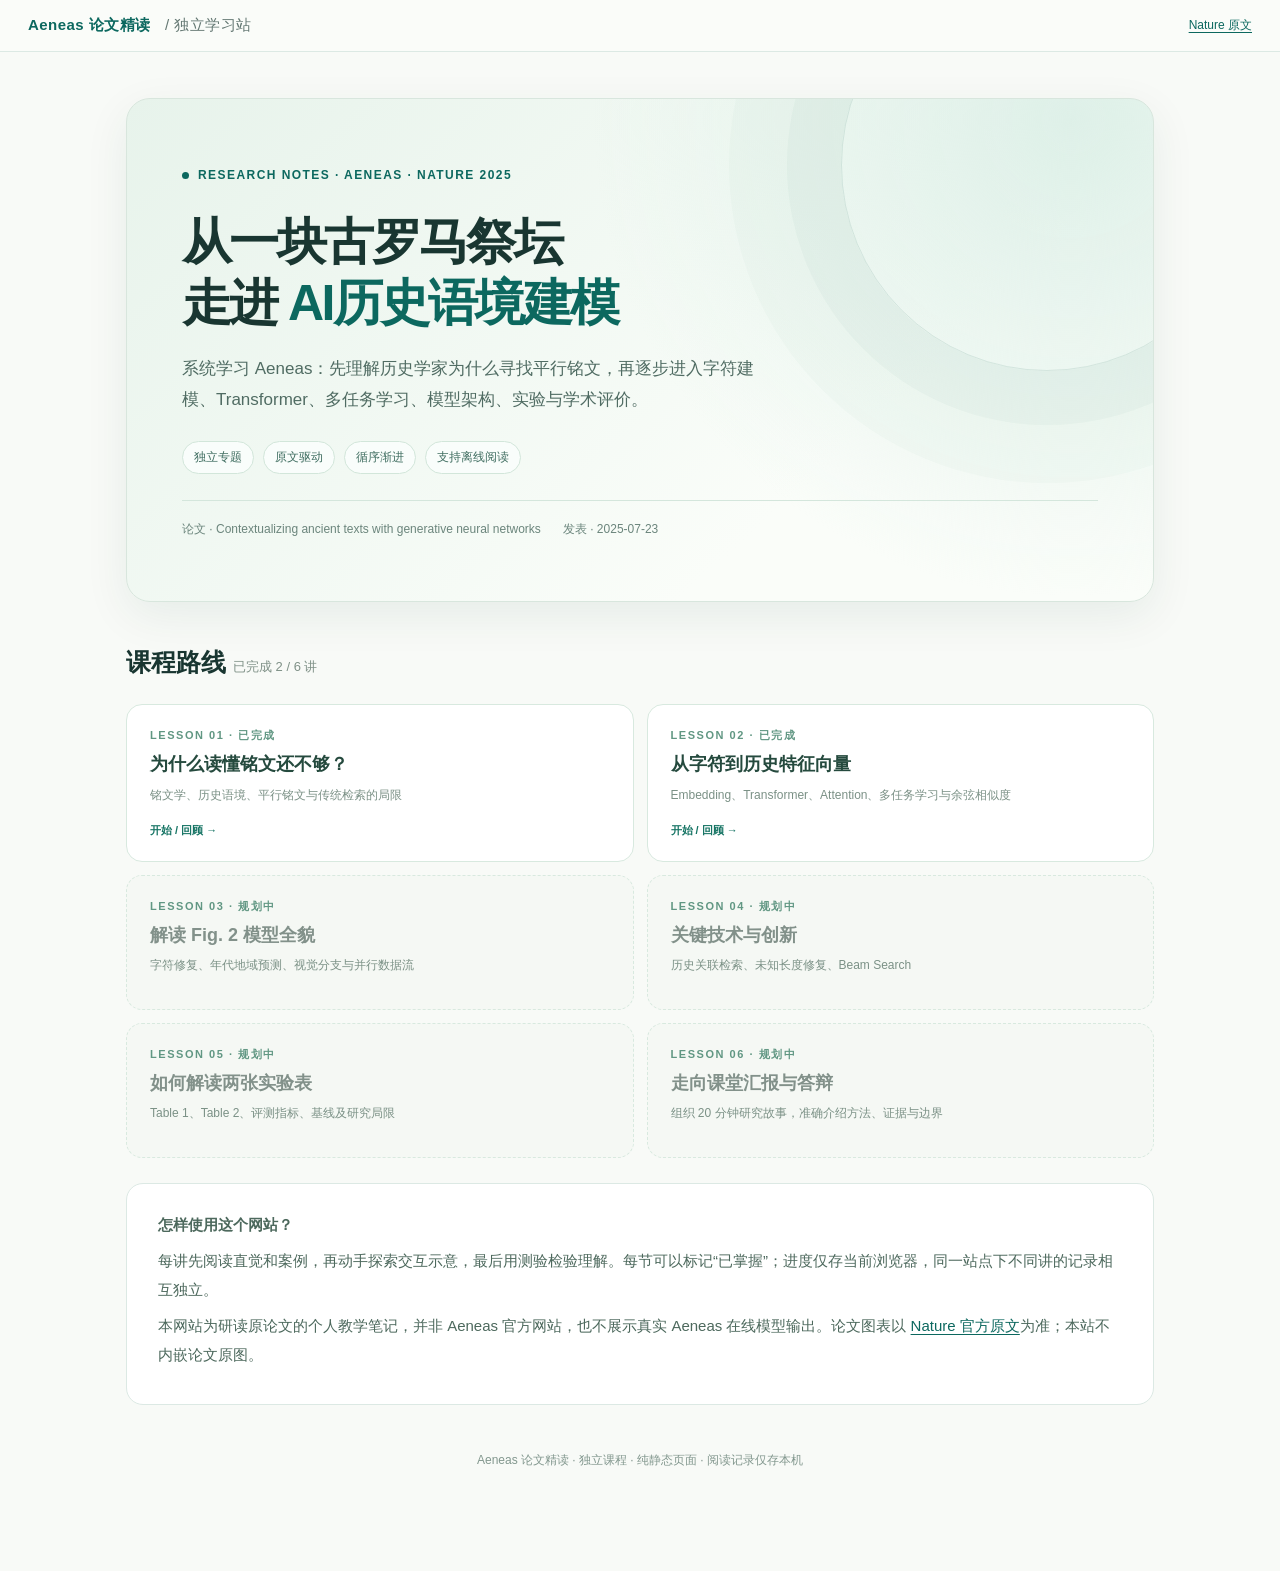
==== index.html @ 2ba2298d "Publish standalone Aeneas paper study site Add the six-lesson roadmap with complete lessons 1-2, int" ====
<!doctype html><html lang="zh-CN"><head><meta charset="utf-8"><meta name="viewport" content="width=device-width,initial-scale=1"><meta name="description" content="Aeneas Nature 2025 论文精读：从历史问题到模型架构、实验与人机协作的独立中文学习路线。"><title>Aeneas 论文精读｜独立学习站</title><style>
:root{--ink:#193631;--muted:#647873;--primary:#0c685f;--primary2:#125c56;--line:#dce9e4;--cream:#f8faf7;--white:#fff;--soft:#eaf4ef;--accent:#bb713d;--gold:#d3ae63;--shadow:0 14px 45px rgba(20,66,55,.075);--radius:19px;scroll-behavior:smooth}
*{box-sizing:border-box}html{scroll-padding-top:85px}body{margin:0;background:var(--cream);color:var(--ink);font-family:-apple-system,BlinkMacSystemFont,"Segoe UI","PingFang SC","Microsoft YaHei",sans-serif;font-size:16px;line-height:1.93}a{color:var(--primary);text-decoration-thickness:1px;text-underline-offset:3px}a:hover{color:#073c37}button{font:inherit;cursor:pointer}button:focus-visible,a:focus-visible,summary:focus-visible{outline:3px solid #db9451;outline-offset:3px}.site-header{position:sticky;top:0;z-index:40;background:rgba(250,252,249,.91);backdrop-filter:blur(16px);border-bottom:1px solid var(--line)}.head-inner{max-width:1370px;margin:auto;padding:11px 28px;display:flex;justify-content:space-between;align-items:center;gap:16px}.brand{font-weight:740;font-size:15px;letter-spacing:.03em;text-decoration:none;color:var(--primary)}.brand span{font-weight:500;color:var(--muted);margin-left:10px}.head-tools{display:flex;align-items:center;gap:12px}.head-tools button{font-size:12px;border:1px solid var(--line);border-radius:10px;padding:5px 11px;background:white;color:var(--ink)}.header-progress{height:3px;background:#e8efeb}.header-progress span{display:block;background:var(--primary);height:100%;width:0%;transition:width .3s}.layout{display:grid;grid-template-columns:225px minmax(0,830px) 190px;gap:38px;max-width:1370px;margin:auto;padding:34px 26px 70px}.sidebar{position:sticky;top:101px;align-self:start;max-height:calc(100vh - 126px);overflow:auto;padding:6px 7px 25px 0}.side-label{font-size:11px;font-weight:750;letter-spacing:.15em;color:#829790;margin:0 0 16px;padding-left:13px}.sidebar a{display:flex;gap:12px;border-left:2px solid transparent;text-decoration:none;color:#5d736c;padding:9px 12px;font-size:13px;line-height:1.65;border-radius:0 9px 9px 0}.sidebar a:hover{color:var(--primary);background:#edf6f0}.sidebar a.active{color:var(--primary);border-left-color:var(--primary);background:#e9f4ef;font-weight:720}.sidebar a span{color:#8da69b;font-variant-numeric:tabular-nums}.side-progress{background:#fff;border:1px solid var(--line);border-radius:14px;padding:16px;margin:20px 0 0 10px;box-shadow:0 5px 20px rgba(16,72,59,.03)}.side-progress .progress-title{display:flex;align-items:center;justify-content:space-between;font-size:12px;color:#617970}.side-progress strong{font-size:18px;color:var(--primary)}.bar{height:7px;background:#e9f0eb;overflow:hidden;border-radius:99px;margin:12px 0}.bar i{display:block;height:100%;width:0;background:linear-gradient(90deg,#2f9b86,#0c655c);border-radius:99px;transition:width .25s}.side-progress p{font-size:11px;color:#82938b;line-height:1.6;margin:0}.rail{position:sticky;top:106px;align-self:start;color:var(--muted);font-size:12px}.rail-card{border:1px solid var(--line);padding:17px;background:#fff;border-radius:14px;margin-bottom:15px}.rail .minor{font-size:11px;color:#889b95;margin-bottom:10px;font-weight:750;letter-spacing:.1em}.rail b{color:var(--ink);display:block;font-size:14px;margin-bottom:6px}.rail p{margin:5px 0;line-height:1.75}.rail .source-link{display:block;padding:5px 0;font-size:12px}.rail em{font-style:normal;color:var(--primary);font-weight:650}.content{min-width:0}.hero{background:linear-gradient(126deg,#e7f3ed 0%,#f9fcf9 49%,#f3f3e9 100%);border:1px solid #d8e6dd;position:relative;overflow:hidden;border-radius:24px;padding:45px 48px 44px;margin-bottom:36px;box-shadow:var(--shadow)}.hero:after{content:"";position:absolute;right:-100px;top:-140px;width:410px;height:410px;border-radius:50%;border:1px solid rgba(38,112,92,.13);box-shadow:0 0 0 54px rgba(38,112,92,.035),0 0 0 112px rgba(38,112,92,.022);pointer-events:none}.eyebrow{display:inline-flex;align-items:center;gap:9px;font-size:12px;font-weight:760;letter-spacing:.12em;color:var(--primary)}.eyebrow:before{content:"";height:7px;width:7px;border-radius:50%;background:var(--primary)}.hero h1{font-size:clamp(32px,4vw,50px);letter-spacing:-.052em;line-height:1.23;margin:22px 0 18px;position:relative;z-index:1}.hero h1 span{color:var(--primary)}.hero .lead{font-size:17px;color:#506c63;line-height:1.85;max-width:600px;margin:0 0 25px;position:relative;z-index:1}.tags{display:flex;gap:9px;flex-wrap:wrap;position:relative;z-index:1}.tags span{font-size:12px;padding:4px 11px;border:1px solid #d2e6da;background:#f9fdfb;border-radius:999px;color:#406e61}.hero-note{position:relative;z-index:1;border-top:1px solid #d4e6dc;padding-top:17px;margin-top:26px;color:#6b857c;font-size:12px;display:flex;flex-wrap:wrap;gap:8px 22px}.chapter{background:var(--white);border:1px solid var(--line);border-radius:var(--radius);padding:34px 39px 26px;margin:0 0 25px;box-shadow:0 4px 22px rgba(8,67,52,.028)}.chapter-number{font-size:11px;font-weight:770;letter-spacing:.13em;color:var(--primary);text-transform:uppercase;margin-bottom:8px}.chapter h2{font-size:clamp(23px,3.3vw,29px);line-height:1.42;letter-spacing:-.028em;margin:0 0 22px}.chapter h3{font-size:18px;line-height:1.5;margin:25px 0 9px}.chapter p{margin:12px 0;color:#334d46}.chapter strong{color:#1e4b40}.chapter ul{padding-left:21px;color:#334d46}.chapter li{padding-left:3px;margin:6px 0}.quote{border-left:3px solid #398b7b;padding:15px 19px;margin:22px 0;background:#eff7f2;color:#2a5549;border-radius:0 11px 11px 0;font-weight:600}.figure{margin:22px 0 15px}.figure img{display:block;width:100%;height:auto;border:1px solid var(--line);border-radius:12px;background:white}.figure.figure-small{max-width:550px}.figure figcaption{font-size:12px;color:#87958f;line-height:1.75;margin-top:9px}.figure a{font-weight:650}.note{padding:16px 19px;border-radius:12px;background:#f6f8f3;border:1px solid #e0e8dc;margin:20px 0;font-size:14px;line-height:1.8;color:#496154}.note .note-title{font-weight:770;color:#4c765c;margin-bottom:3px}.columns{display:grid;grid-template-columns:1fr 1fr;gap:14px;margin:19px 0}.panel{background:#f8fbf9;border:1px solid #e1ebe5;border-radius:12px;padding:18px}.panel b{font-size:14px}.panel p{font-size:13px;margin-bottom:0}.panel.keyword{background:#fffaf6;border-color:#f0e5d6}.panel.semantic{background:#f1f8f4;border-color:#d8e8df}.demo-options{display:flex;gap:8px;flex-wrap:wrap;margin:16px 0 8px}.demo-options button{border:1px solid #d6e8dd;border-radius:10px;background:#fff;padding:8px 14px;color:#4f6f60;font-size:13px}.demo-options button[aria-pressed="true"]{background:#10695d;color:white;border-color:#10695d}.demo-display{background:#f8fbf8;border:1px solid var(--line);border-radius:12px;padding:18px;margin:10px 0 15px;min-height:130px}.demo-display .demo-caption{font-weight:750;color:var(--primary);font-size:12px}.demo-display h4{margin:4px 0 6px;font-size:16px}.demo-display p{font-size:14px;margin:0}.little{font-size:12px!important;color:#7a9185!important}.mini-table{width:100%;border-collapse:collapse;margin:19px 0;font-size:14px}.mini-table th,.mini-table td{border-bottom:1px solid #e1ebe6;padding:13px 12px;text-align:left;vertical-align:top}.mini-table th{background:#f2f8f4;color:#285d50;font-size:12px}.mini-table td:first-child{font-weight:650;color:#1e4d43}.stages{display:grid;gap:0;max-width:605px;margin:22px auto 10px}.stage{border:1px solid #d6e7dc;border-radius:13px;padding:15px 17px;background:#fbfdfb;text-align:center;position:relative}.stage b{display:block;font-size:15px;color:#275b4f}.stage small{display:block;color:#71897f;margin-top:4px;font-size:12px}.stage.important{background:#ecf6f0;border-color:#a7d1bd}.stage.finish{background:#eff8f7;border-color:#90c8bc}.down{height:31px;text-align:center;color:#6caa99;line-height:31px;font-size:22px}.formula{padding:22px;border-radius:12px;text-align:center;border:1px solid #dde6e0;background:#f8faf7;font-family:Georgia,"Times New Roman",serif;font-size:21px;letter-spacing:.025em;margin:18px 0}.formula .t{color:var(--primary);font-weight:700}.formula-explain{font-size:13px!important;color:#768780!important}.vectors{display:flex;gap:12px;flex-wrap:wrap;align-items:center;justify-content:center;background:#f5f9f6;border:1px dashed #bddbcc;border-radius:12px;margin:20px 0;padding:18px}.vectors span{background:#fff;border:1px solid #d6e8dc;border-radius:9px;padding:9px 12px;font-family:ui-monospace,Consolas,monospace;font-size:16px;color:#26715e}.vectors .arrow{border:none;background:transparent;color:#6c9a85}.case-head{background:#f2f8f2;border:1px solid #dfeadf;border-radius:13px;padding:20px;margin:16px 0 20px}.case-head strong{font-size:15px}.case-head p{font-size:13px;margin:7px 0 0;color:#567065}.tag-row{display:flex;gap:8px;flex-wrap:wrap;margin-top:11px}.tag-row span{font-size:11px;background:#fff;border:1px solid #dbe9de;padding:3px 8px;border-radius:7px;color:#638273}.takeaways{display:grid;gap:13px;margin:22px 0}.takeaway{padding:13px 16px 13px 47px;position:relative;background:#f6faf7;border-radius:12px;border:1px solid #e0ebe2;font-size:14px;line-height:1.75}.takeaway::before{content:"✓";position:absolute;left:17px;top:13px;color:var(--primary);font-weight:800}.checks{border-top:1px solid var(--line);display:flex;justify-content:space-between;align-items:center;gap:12px;padding-top:18px;margin-top:30px;color:#85988d;font-size:12px;flex-wrap:wrap}.complete-btn{border:1px solid #afcfc1;border-radius:9px;background:white;color:var(--primary);padding:8px 15px;font-weight:690;font-size:12px}.complete-btn[data-done="true"]{background:#e6f3ea;border-color:#9ecbad}.quiz-card{border:1px solid #deebe2;border-radius:13px;margin:15px 0;background:#fbfdfb;padding:19px}.quiz-card .quiz-title{font-size:15px;font-weight:690;line-height:1.7}.quiz-card .quiz-index{font-size:11px;color:#569081;font-weight:780;letter-spacing:.09em;margin-bottom:7px}.quiz-card label{display:flex;align-items:flex-start;gap:9px;margin:11px 0;color:#496257;font-size:14px;cursor:pointer;border-radius:8px}.quiz-card input{margin-top:7px;accent-color:var(--primary)}.quiz-card .feedback{display:none;font-size:13px;line-height:1.8;border-radius:9px;padding:10px 12px;margin-top:9px;background:#f2f8f3;color:#406456}.quiz-card .feedback.visible{display:block}.quiz-actions{display:flex;justify-content:space-between;gap:12px;align-items:center;flex-wrap:wrap;margin-top:19px}.primary-btn{background:var(--primary);border:1px solid var(--primary);color:#fff;border-radius:10px;padding:10px 18px;font-weight:700;font-size:13px}.primary-btn:hover{background:#084f47}.quiz-score{font-size:14px;font-weight:730;color:var(--primary)}.source-list{font-size:13px;color:#5b7269;padding-left:22px}.source-list li{margin:10px 0}.continuation{border-radius:18px;padding:26px 30px;color:#e8f7f2;background:linear-gradient(120deg,#0f635a,#20483f);margin-bottom:25px}.continuation .overline{font-size:11px;letter-spacing:.15em;color:#a5d7c6;font-weight:750}.continuation h2{font-size:24px;margin:6px 0 8px}.continuation p{font-size:14px;color:#c4e1d6;max-width:620px;line-height:1.8;margin:0}.glossary{display:grid;grid-template-columns:1fr 1fr;gap:10px;margin-top:17px}.glossary details{border:1px solid #dfebe4;border-radius:10px;background:#fafdfa;padding:13px 14px}.glossary summary{cursor:pointer;font-weight:700;font-size:14px;color:#335d4e}.glossary details p{font-size:13px;line-height:1.75;margin:8px 0 0}.footer{font-size:12px;color:#82978e;text-align:center;padding:14px 0 28px}.footer button{border:0;background:transparent;color:#738b7f;text-decoration:underline;text-underline-offset:3px;font-size:12px;padding:2px}.only-mobile{display:none}
@media(max-width:1170px){.layout{grid-template-columns:205px minmax(0,790px);gap:24px}.rail{display:none}.chapter{padding:30px 33px}.hero{padding:40px}}
@media(max-width:790px){html{scroll-padding-top:90px}.head-inner{padding:11px 15px}.brand span{display:none}.layout{display:block;padding:16px 13px 44px}.sidebar{position:static;max-height:none;border:1px solid var(--line);border-radius:14px;padding:11px 10px;margin-bottom:14px;background:white}.side-label{margin:0 0 5px}.sidebar nav{display:flex;overflow:auto;gap:3px}.sidebar a{white-space:nowrap;border-left:0;border-bottom:2px solid transparent;border-radius:8px;padding:7px 11px;font-size:12px}.sidebar a.active{border-bottom-color:var(--primary)}.side-progress{display:none}.hero{padding:29px 24px;border-radius:16px;margin-bottom:15px}.hero h1{font-size:34px}.hero .lead{font-size:15px}.chapter{border-radius:14px;padding:24px 21px 20px;margin-bottom:14px}.chapter h2{font-size:24px}.columns,.glossary{grid-template-columns:1fr}.mini-table{font-size:12px}.mini-table th,.mini-table td{padding:10px 8px}.continuation{padding:22px}.only-mobile{display:inline}}
@media print{.site-header,.sidebar,.rail,.checks,.quiz-actions,.footer button{display:none!important}.layout{display:block;width:100%;max-width:100%;padding:0}.content{width:100%}.hero,.chapter,.continuation{box-shadow:none;break-inside:avoid}.chapter{border-color:#d2ddd6}.hero{padding:30px}.quiz-card{break-inside:avoid}a{color:#174a3f}}

/* dedicated course navigation */
.course-back{display:flex;align-items:center;gap:9px;color:var(--primary);font-size:12px;font-weight:750;text-decoration:none;margin:2px 6px 18px 12px}
.lesson-nav{display:flex;align-items:stretch;justify-content:space-between;gap:14px;margin:8px 0 25px}
.lesson-nav a{display:block;flex:1;border-radius:13px;background:#fff;border:1px solid var(--line);padding:11px 16px;text-decoration:none;font-size:13px;font-weight:700;line-height:1.65}
.lesson-nav a:hover{border-color:#84c1ad;background:#f1f8f4}
.course-header-nav{display:flex;align-items:center;gap:12px;font-size:12px;margin-left:auto}
.course-header-nav a{color:#55756a;text-decoration:none;white-space:nowrap}
.card-grid{display:grid;grid-template-columns:1fr 1fr;gap:13px;margin:18px 0}
.concept{border:1px solid #dfe9e1;background:#f8fbf9;padding:17px 18px;border-radius:13px}
.concept b{color:#174e43;font-size:14px}
.concept p{font-size:13px;margin:7px 0}
.concept code,.chapter code{font-family:ui-monospace,Consolas,monospace;font-size:.92em;background:#eef5f0;padding:2px 5px;border-radius:5px;color:#176356}
.mathpad{overflow-x:auto;background:#f7faf8;border:1px solid #e1ebe6;border-radius:12px;margin:20px 0;padding:16px;text-align:center;font-family:Georgia,'Times New Roman',serif;font-size:20px;line-height:1.6;color:#174b42}
.micro{font-size:12px!important;color:#6e857d!important}
.demo-box{border:1px solid #d8e7df;border-radius:15px;background:linear-gradient(150deg,#fbfdfa,#f2f8f2);padding:22px;margin:20px 0}
.demo-box h3{margin:0 0 6px}
.token-line{display:flex;flex-wrap:wrap;gap:5px;margin:13px 0}
.token-line span{display:inline-flex;align-items:center;justify-content:center;min-width:37px;min-height:42px;border:1px solid #cadfd4;border-radius:8px;background:#fff;font-family:Consolas,ui-monospace,monospace;font-size:18px;color:#245949;position:relative}
.token-line span.selected{background:#0f7162;color:#fff;border-color:#0f7162}
.token-line span.blank{background:#fdeed9;color:#945d33;border-color:#e9d0b0}
.token-line span.context{background:#ddf1e8;border-color:#aed7c2}
.button-row{display:flex;flex-wrap:wrap;gap:9px;margin:14px 0}
.demo-button{background:#fff;border:1px solid #c9e0d3;border-radius:10px;color:#246151;font-size:13px;padding:8px 12px}
.demo-button.active,.demo-button[aria-pressed="true"]{color:#fff;background:#0d6e60;border-color:#0d6e60}
.demo-explainer{background:#fff;border-left:3px solid #57a38a;padding:11px 14px;border-radius:0 9px 9px 0;color:#47675a;font-size:13px;line-height:1.75}
.align-rows{display:grid;grid-template-columns:1fr 1fr;gap:10px;margin:12px 0}
.grid-entry{background:#fff;border:1px solid #dfebe3;padding:12px;border-radius:10px;font-size:13px}
.grid-entry strong{display:block;font-size:14px}
.demo-box svg{width:100%;height:auto;max-height:305px;display:block}
.slider-row{display:flex;gap:12px;align-items:center;flex-wrap:wrap;margin:13px 0}
.slider-row input{flex:1;min-width:150px;accent-color:#0c685f}
.big-number{font-size:21px;font-weight:780;color:#146d60;font-variant-numeric:tabular-nums}
.quiz-card{border:1px solid #d9e9de;border-radius:12px;padding:16px;margin:15px 0;background:#f9fcf9}
.quiz-card legend{font-weight:740;color:#284d43;margin-bottom:8px;line-height:1.6}
.quiz-card label{display:block;padding:9px 11px;background:#fff;border:1px solid #e0eae4;border-radius:9px;margin:7px 0;font-size:14px;cursor:pointer;line-height:1.65}
.quiz-card label:has(input:checked){background:#edf7f1;border-color:#64af94}
.quiz-card input{margin-right:8px;accent-color:#1a776b}
.quiz-card .feedback{font-size:13px;line-height:1.75;margin-top:11px;color:#466656}
.mark-button{border:1px solid #d8e5dd;border-radius:9px;background:#fff;color:#557569;padding:8px 12px;font-size:12px;margin-top:16px}
.mark-button[aria-pressed="true"]{background:#176c5e;color:#fff;border-color:#176c5e}
.figure-link{border:1px solid #e1e8dd;border-radius:11px;padding:14px 16px;background:#f9faf5;font-size:13px}
.figure-link a{font-weight:740}
.course-links{display:flex;gap:11px;flex-wrap:wrap;margin:15px 0;font-size:13px}
.course-links a{border:1px solid #d4e5d9;padding:8px 12px;border-radius:9px;text-decoration:none;background:#fff}
.standalone-home .layout{display:block;max-width:1080px;padding-top:46px}
.standalone-home .content{max-width:1040px}
.standalone-home .hero{padding:60px 55px;background:radial-gradient(circle at 92% 4%,#def0e8,transparent 45%),linear-gradient(138deg,#e7f3eb,#fafdf9 70%)}
.standalone-home .home-list{display:grid;gap:13px;grid-template-columns:repeat(2,minmax(0,1fr))}
.standalone-home .unit{display:block;padding:20px 23px;border:1px solid #d8e9df;border-radius:16px;background:white;text-decoration:none;color:#254a3e;min-height:135px}
.standalone-home .unit.open:hover{transform:translateY(-2px);box-shadow:var(--shadow);border-color:#91c3ae}
.standalone-home .unit.planned{background:#f5f8f4;color:#82918a;border-style:dashed}
.standalone-home .unit .unit-no{font-size:11px;color:#619783;font-weight:800;letter-spacing:.14em;margin-bottom:6px}
.standalone-home .unit h3{font-size:18px;line-height:1.4;margin:0 0 7px}
.standalone-home .unit p{margin:0;font-size:12px;line-height:1.75;color:#7b9186}
.standalone-home .unit .unit-badge{font-size:11px;color:#167464;font-weight:700;margin-top:14px}
.home-intro{background:#fff;border:1px solid var(--line);border-radius:17px;padding:27px 31px;margin-top:25px;font-size:15px;color:#4d695d;line-height:1.9}
@media(max-width:760px){.card-grid,.align-rows,.standalone-home .home-list{grid-template-columns:1fr}.demo-box{padding:15px}.course-header-nav{display:none}.lesson-nav{flex-direction:column}.standalone-home .hero{padding:39px 28px}.home-intro{padding:20px}.standalone-home .layout{padding:20px 16px 50px}}

.home-mobile-break{display:none}
@media(max-width:760px){.home-mobile-break{display:inline}.standalone-home .hero h1{font-size:32px}}
</style><link rel="icon" href="data:image/svg+xml,%3Csvg%20xmlns='http://www.w3.org/2000/svg'%20viewBox='0%200%2064%2064'%3E%3Crect%20width='64'%20height='64'%20rx='14'%20fill='%230c685f'/%3E%3Ctext%20x='32'%20y='45'%20font-family='Georgia,serif'%20font-size='38'%20text-anchor='middle'%20fill='%23fff'%3EA%3C/text%3E%3C/svg%3E"></head><body class="standalone-home"><header class="site-header"><div class="head-inner"><a href="index.html" class="brand">Aeneas 论文精读 <span>/ 独立学习站</span></a><div class="head-tools"><a href="https://www.nature.com/articles/s41586-025-09292-5" target="_blank" rel="noopener noreferrer" style="font-size:12px">Nature 原文</a></div></div></header><div class="layout"><main class="content"><section class="hero"><div class="eyebrow">RESEARCH NOTES · AENEAS · NATURE 2025</div><h1>从一块古罗马祭坛<br>走进 <span>AI<br class="home-mobile-break">历史语境建模</span></h1><p class="lead">系统学习 Aeneas：先理解历史学家为什么寻找平行铭文，再逐步进入字符建模、Transformer、多任务学习、模型架构、实验与学术评价。</p><div class="tags"><span>独立专题</span><span>原文驱动</span><span>循序渐进</span><span>支持离线阅读</span></div><div class="hero-note"><span>论文 · Contextualizing ancient texts with generative neural networks</span><span>发表 · 2025-07-23</span></div></section><h2 style="font-size:25px;margin:35px 0 18px">课程路线 <span style="font-size:13px;font-weight:400;color:#7f9187">已完成 2 / 6 讲</span></h2><div class="home-list"><a class="unit open" href="lessons/01.html"><div class="unit-no">LESSON 01 · 已完成</div><h3>为什么读懂铭文还不够？</h3><p>铭文学、历史语境、平行铭文与传统检索的局限</p><div class="unit-badge">开始 / 回顾 →</div></a><a class="unit open" href="lessons/02.html"><div class="unit-no">LESSON 02 · 已完成</div><h3>从字符到历史特征向量</h3><p>Embedding、Transformer、Attention、多任务学习与余弦相似度</p><div class="unit-badge">开始 / 回顾 →</div></a><div class="unit planned"><div class="unit-no">LESSON 03 · 规划中</div><h3>解读 Fig. 2 模型全貌</h3><p>字符修复、年代地域预测、视觉分支与并行数据流</p></div><div class="unit planned"><div class="unit-no">LESSON 04 · 规划中</div><h3>关键技术与创新</h3><p>历史关联检索、未知长度修复、Beam Search</p></div><div class="unit planned"><div class="unit-no">LESSON 05 · 规划中</div><h3>如何解读两张实验表</h3><p>Table 1、Table 2、评测指标、基线及研究局限</p></div><div class="unit planned"><div class="unit-no">LESSON 06 · 规划中</div><h3>走向课堂汇报与答辩</h3><p>组织 20 分钟研究故事，准确介绍方法、证据与边界</p></div></div><div class="home-intro"><strong>怎样使用这个网站？</strong><p style="margin:8px 0">每讲先阅读直觉和案例，再动手探索交互示意，最后用测验检验理解。每节可以标记“已掌握”；进度仅存当前浏览器，同一站点下不同讲的记录相互独立。</p><p style="margin:8px 0">本网站为研读原论文的个人教学笔记，并非 Aeneas 官方网站，也不展示真实 Aeneas 在线模型输出。论文图表以 <a href="https://www.nature.com/articles/s41586-025-09292-5" target="_blank" rel="noopener noreferrer">Nature 官方原文</a>为准；本站不内嵌论文原图。</p></div><footer class="footer" style="margin-top:30px">Aeneas 论文精读 · 独立课程 · 纯静态页面 · 阅读记录仅存本机</footer></main></div></body></html>
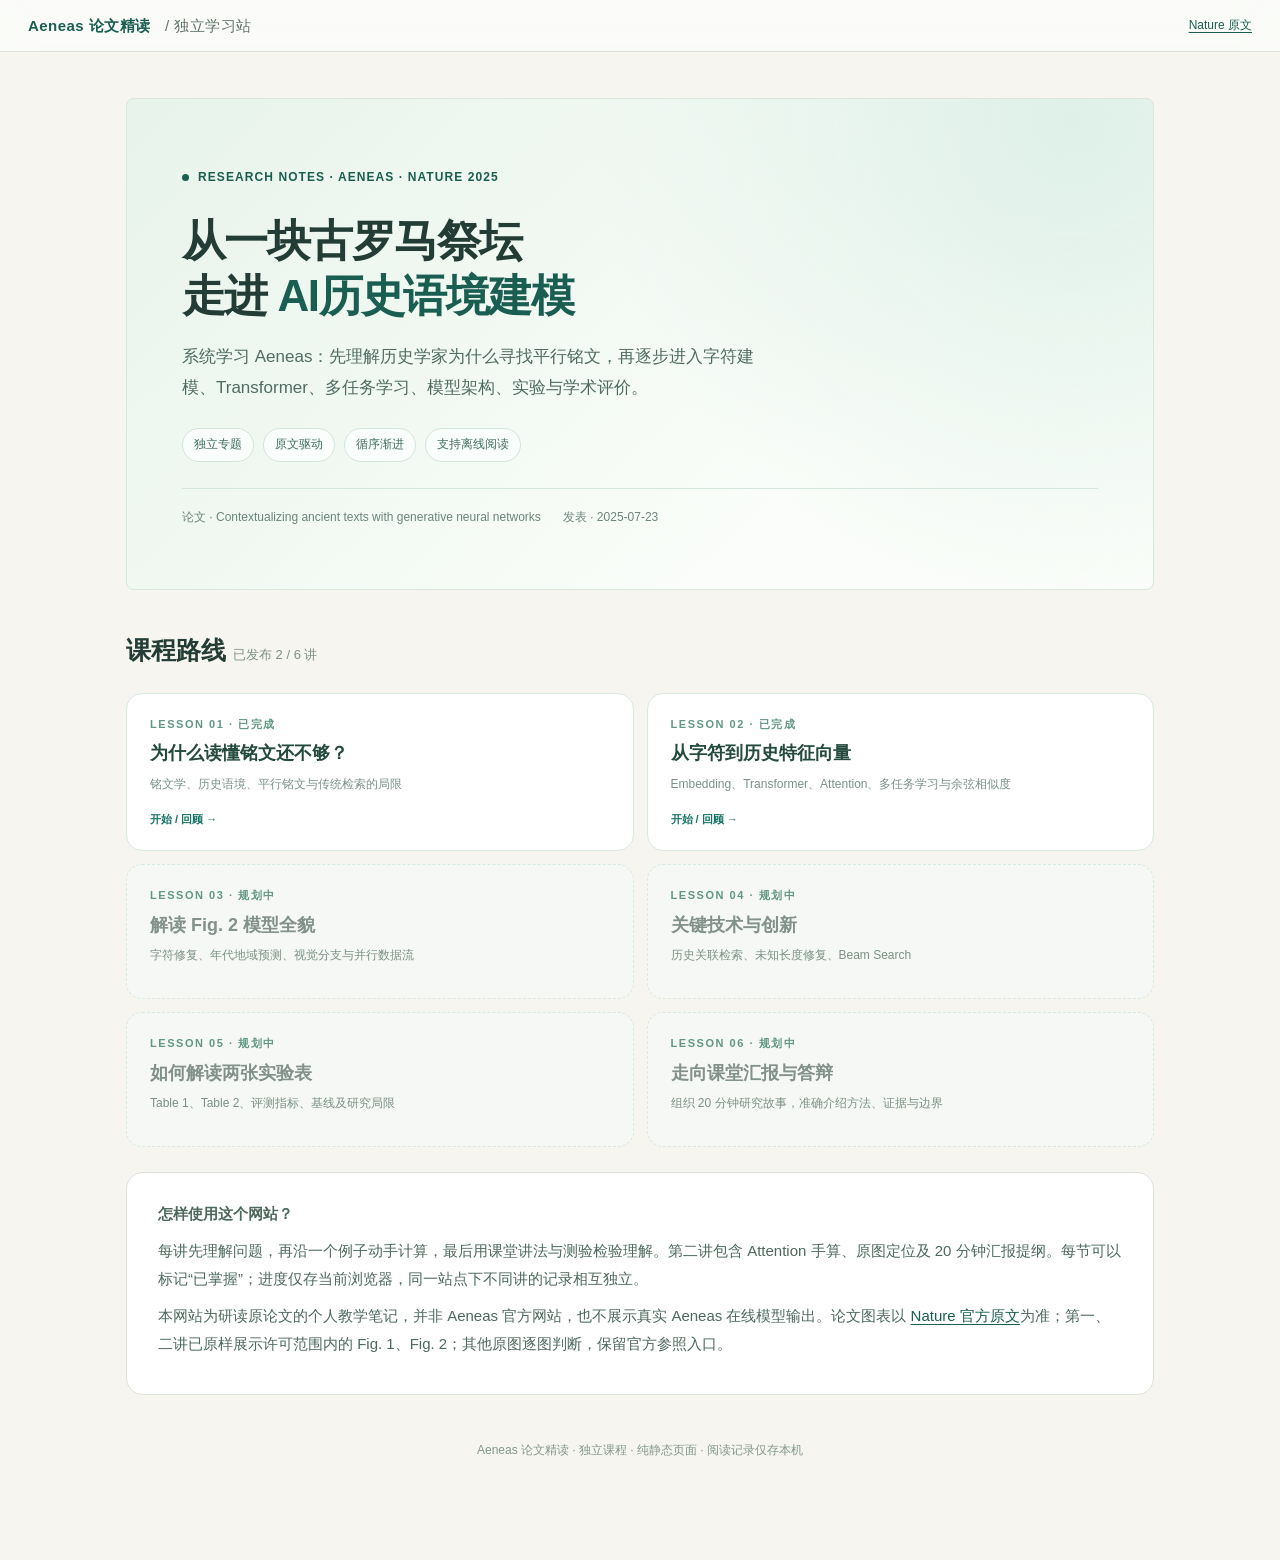
==== commit 4380e908: "Upgrade Aeneas lessons with worked attention, paper figures and report guidance" ====
--- a/index.html
+++ b/index.html
@@ -65,4 +65,4 @@
 
 .home-mobile-break{display:none}
 @media(max-width:760px){.home-mobile-break{display:inline}.standalone-home .hero h1{font-size:32px}}
-</style><link rel="icon" href="data:image/svg+xml,%3Csvg%20xmlns='http://www.w3.org/2000/svg'%20viewBox='0%200%2064%2064'%3E%3Crect%20width='64'%20height='64'%20rx='14'%20fill='%230c685f'/%3E%3Ctext%20x='32'%20y='45'%20font-family='Georgia,serif'%20font-size='38'%20text-anchor='middle'%20fill='%23fff'%3EA%3C/text%3E%3C/svg%3E"></head><body class="standalone-home"><header class="site-header"><div class="head-inner"><a href="index.html" class="brand">Aeneas 论文精读 <span>/ 独立学习站</span></a><div class="head-tools"><a href="https://www.nature.com/articles/s41586-025-09292-5" target="_blank" rel="noopener noreferrer" style="font-size:12px">Nature 原文</a></div></div></header><div class="layout"><main class="content"><section class="hero"><div class="eyebrow">RESEARCH NOTES · AENEAS · NATURE 2025</div><h1>从一块古罗马祭坛<br>走进 <span>AI<br class="home-mobile-break">历史语境建模</span></h1><p class="lead">系统学习 Aeneas：先理解历史学家为什么寻找平行铭文，再逐步进入字符建模、Transformer、多任务学习、模型架构、实验与学术评价。</p><div class="tags"><span>独立专题</span><span>原文驱动</span><span>循序渐进</span><span>支持离线阅读</span></div><div class="hero-note"><span>论文 · Contextualizing ancient texts with generative neural networks</span><span>发表 · 2025-07-23</span></div></section><h2 style="font-size:25px;margin:35px 0 18px">课程路线 <span style="font-size:13px;font-weight:400;color:#7f9187">已完成 2 / 6 讲</span></h2><div class="home-list"><a class="unit open" href="lessons/01.html"><div class="unit-no">LESSON 01 · 已完成</div><h3>为什么读懂铭文还不够？</h3><p>铭文学、历史语境、平行铭文与传统检索的局限</p><div class="unit-badge">开始 / 回顾 →</div></a><a class="unit open" href="lessons/02.html"><div class="unit-no">LESSON 02 · 已完成</div><h3>从字符到历史特征向量</h3><p>Embedding、Transformer、Attention、多任务学习与余弦相似度</p><div class="unit-badge">开始 / 回顾 →</div></a><div class="unit planned"><div class="unit-no">LESSON 03 · 规划中</div><h3>解读 Fig. 2 模型全貌</h3><p>字符修复、年代地域预测、视觉分支与并行数据流</p></div><div class="unit planned"><div class="unit-no">LESSON 04 · 规划中</div><h3>关键技术与创新</h3><p>历史关联检索、未知长度修复、Beam Search</p></div><div class="unit planned"><div class="unit-no">LESSON 05 · 规划中</div><h3>如何解读两张实验表</h3><p>Table 1、Table 2、评测指标、基线及研究局限</p></div><div class="unit planned"><div class="unit-no">LESSON 06 · 规划中</div><h3>走向课堂汇报与答辩</h3><p>组织 20 分钟研究故事，准确介绍方法、证据与边界</p></div></div><div class="home-intro"><strong>怎样使用这个网站？</strong><p style="margin:8px 0">每讲先阅读直觉和案例，再动手探索交互示意，最后用测验检验理解。每节可以标记“已掌握”；进度仅存当前浏览器，同一站点下不同讲的记录相互独立。</p><p style="margin:8px 0">本网站为研读原论文的个人教学笔记，并非 Aeneas 官方网站，也不展示真实 Aeneas 在线模型输出。论文图表以 <a href="https://www.nature.com/articles/s41586-025-09292-5" target="_blank" rel="noopener noreferrer">Nature 官方原文</a>为准；本站不内嵌论文原图。</p></div><footer class="footer" style="margin-top:30px">Aeneas 论文精读 · 独立课程 · 纯静态页面 · 阅读记录仅存本机</footer></main></div></body></html>+</style><link rel="icon" href="data:image/svg+xml,%3Csvg%20xmlns='http://www.w3.org/2000/svg'%20viewBox='0%200%2064%2064'%3E%3Crect%20width='64'%20height='64'%20rx='14'%20fill='%230c685f'/%3E%3Ctext%20x='32'%20y='45'%20font-family='Georgia,serif'%20font-size='38'%20text-anchor='middle'%20fill='%23fff'%3EA%3C/text%3E%3C/svg%3E"><link rel="stylesheet" href="assets/course.css?v=20261025"></head><body class="standalone-home"><header class="site-header"><div class="head-inner"><a href="index.html" class="brand">Aeneas 论文精读 <span>/ 独立学习站</span></a><div class="head-tools"><a href="https://www.nature.com/articles/s41586-025-09292-5" target="_blank" rel="noopener noreferrer" style="font-size:12px">Nature 原文</a></div></div></header><div class="layout"><main class="content"><section class="hero"><div class="eyebrow">RESEARCH NOTES · AENEAS · NATURE 2025</div><h1>从一块古罗马祭坛<br>走进 <span>AI<br class="home-mobile-break">历史语境建模</span></h1><p class="lead">系统学习 Aeneas：先理解历史学家为什么寻找平行铭文，再逐步进入字符建模、Transformer、多任务学习、模型架构、实验与学术评价。</p><div class="tags"><span>独立专题</span><span>原文驱动</span><span>循序渐进</span><span>支持离线阅读</span></div><div class="hero-note"><span>论文 · Contextualizing ancient texts with generative neural networks</span><span>发表 · 2025-07-23</span></div></section><h2 style="font-size:25px;margin:35px 0 18px">课程路线 <span style="font-size:13px;font-weight:400;color:#7f9187">已发布 2 / 6 讲</span></h2><div class="home-list"><a class="unit open" href="lessons/01.html"><div class="unit-no">LESSON 01 · 已完成</div><h3>为什么读懂铭文还不够？</h3><p>铭文学、历史语境、平行铭文与传统检索的局限</p><div class="unit-badge">开始 / 回顾 →</div></a><a class="unit open" href="lessons/02.html"><div class="unit-no">LESSON 02 · 已完成</div><h3>从字符到历史特征向量</h3><p>Embedding、Transformer、Attention、多任务学习与余弦相似度</p><div class="unit-badge">开始 / 回顾 →</div></a><div class="unit planned"><div class="unit-no">LESSON 03 · 规划中</div><h3>解读 Fig. 2 模型全貌</h3><p>字符修复、年代地域预测、视觉分支与并行数据流</p></div><div class="unit planned"><div class="unit-no">LESSON 04 · 规划中</div><h3>关键技术与创新</h3><p>历史关联检索、未知长度修复、Beam Search</p></div><div class="unit planned"><div class="unit-no">LESSON 05 · 规划中</div><h3>如何解读两张实验表</h3><p>Table 1、Table 2、评测指标、基线及研究局限</p></div><div class="unit planned"><div class="unit-no">LESSON 06 · 规划中</div><h3>走向课堂汇报与答辩</h3><p>组织 20 分钟研究故事，准确介绍方法、证据与边界</p></div></div><div class="home-intro"><strong>怎样使用这个网站？</strong><p style="margin:8px 0">每讲先理解问题，再沿一个例子动手计算，最后用课堂讲法与测验检验理解。第二讲包含 Attention 手算、原图定位及 20 分钟汇报提纲。每节可以标记“已掌握”；进度仅存当前浏览器，同一站点下不同讲的记录相互独立。</p><p style="margin:8px 0">本网站为研读原论文的个人教学笔记，并非 Aeneas 官方网站，也不展示真实 Aeneas 在线模型输出。论文图表以 <a href="https://www.nature.com/articles/s41586-025-09292-5" target="_blank" rel="noopener noreferrer">Nature 官方原文</a>为准；第一、二讲已原样展示许可范围内的 Fig. 1、Fig. 2；其他原图逐图判断，保留官方参照入口。</p></div><footer class="footer" style="margin-top:30px">Aeneas 论文精读 · 独立课程 · 纯静态页面 · 阅读记录仅存本机</footer></main></div></body></html>
--- a/assets/course.css
+++ b/assets/course.css
@@ -0,0 +1,8 @@
+/* Shared reading system. Existing progress keys and section anchors stay stable. */
+:root{--ink:#243c36;--muted:#61746c;--primary:#195e50;--cream:#f6f5ef;--line:#dce3da;--radius:8px;--shadow:none}
+.chapter p code{white-space:normal;overflow-wrap:anywhere}.chapter li a{overflow-wrap:anywhere}.lab>svg{display:block;width:100%;height:auto}
+body{font-size:17px;line-height:1.95;background:var(--cream)}
+.layout{grid-template-columns:205px minmax(0,840px);max-width:1140px;gap:34px;padding-top:28px}.rail{display:none}.content{min-width:0}.hero{border-radius:8px;box-shadow:none;background:#eef2e9;padding:38px 40px}.hero:after{display:none}.hero h1{letter-spacing:-.035em;font-size:clamp(32px,4vw,44px)}.chapter{border-radius:8px;box-shadow:none;padding:36px 42px;margin-bottom:22px}.chapter h2{font-size:28px;line-height:1.5}.chapter h3{font-size:21px;margin-top:32px}.chapter p{margin:15px 0}.chapter-number,.eyebrow{letter-spacing:.09em}.chapter strong{font-weight:700}.sidebar a{font-size:13px}.figure{margin:28px 0}.figure img{border-radius:4px}.figure figcaption{color:#5f7068;font-size:13px;line-height:1.8;margin-top:10px}.figure img[data-zoom]{cursor:zoom-in}.figure-tools{display:flex;justify-content:flex-end;gap:12px;margin-top:8px;font-size:12px}.caption-label{color:#8c522e;font-weight:700}.paper-note,.note{border-radius:4px;background:#f4f5ee;box-shadow:none}.paper-note{border-left:3px solid #a47545;padding:13px 18px;margin:20px 0;font-size:14px}.talk{border-left:3px solid #48796a;background:#f0f5ef;padding:15px 20px;margin:25px 0;font-size:15px}.talk strong{display:block;font-size:12px;letter-spacing:.07em;color:#426d5c;margin-bottom:5px}.question{border-top:1px solid var(--line);padding:13px 0;margin:12px 0}.question summary{cursor:pointer;font-size:15px;font-weight:650;line-height:1.8}.question p{font-size:15px}.evidence{font-weight:700;color:#8b5b37;font-size:.9em}.reading-route{border-top:1px solid #cdd8cb;padding-top:14px;margin-top:22px;font-size:14px;color:#50665c}.mathpad,.formula{font-family:ui-monospace,Consolas,"Microsoft YaHei",sans-serif;font-size:16px;letter-spacing:0;overflow:auto;white-space:normal;text-align:left;line-height:1.9;background:#f5f7f1;border:1px solid #dce4d8;padding:18px 20px;border-radius:4px;margin:22px 0}.matrix{white-space:pre;display:block;font-family:Consolas,ui-monospace,monospace;line-height:1.7;font-size:15px;overflow:auto}.table-wrap{overflow:auto;margin:20px 0}.mini-table{font-size:14px;line-height:1.85;margin:0;min-width:400px}.mini-table th,.mini-table td{padding:12px 10px}.lab{border:1px solid #ccdacf;border-radius:6px;background:#f5f8f2;padding:23px;margin:25px 0}.lab h3{margin:0 0 10px;font-size:19px}.lab p{font-size:15px}.controls{display:flex;flex-wrap:wrap;gap:7px;margin:16px 0}.controls button,.demo-button,.lab button,.zoom-close{border-radius:5px;border:1px solid #b9cebd;background:#fff;padding:8px 12px;color:#235744;font-size:13px;line-height:1.6;cursor:pointer}.controls button[aria-pressed=true],.lab button[aria-pressed=true]{color:#fff;background:#195e50;border-color:#195e50}.controls button:disabled{opacity:.45;cursor:default}.lab-output{background:#fff;border-left:3px solid #a87543;padding:18px;margin-top:16px;min-height:130px;font-size:15px;overflow-wrap:anywhere}.lab-output h4{margin:0 0 9px;font-size:17px}.token-buttons{display:flex;flex-wrap:wrap;gap:6px}.token-buttons button{font-family:Consolas,monospace;font-size:18px;min-width:40px}.weight-row{display:grid;grid-template-columns:36px minmax(0,1fr) 60px;align-items:center;gap:12px;margin:8px 0;font-family:Consolas,monospace}.weight-bar{height:12px;background:#e7eee5}.weight-bar i{display:block;background:#40836c;height:100%;transition:width .2s}.step-meta{font-size:12px;color:#667b6b;display:block}.flow-grid{display:grid;grid-template-columns:1fr;gap:8px;text-align:center;font-size:15px}.flow-grid>div{background:white;border:1px solid #cbdacc;padding:10px 12px}.flow-grid .flow-arrow{background:none;border:0;padding:0;color:#8b5b37}.flow-grid .backward{color:#9e462f;border-color:#cfab98;background:#fff5ed}.diagram-scroll{overflow:auto}.diagram-scroll img{min-width:580px}.architecture-buttons{margin-top:20px}.architecture-note{font-size:15px;background:#f5f7f0;border-left:3px solid #9c7044;padding:15px 18px;min-height:130px}.zoom-dialog{width:min(96vw,1400px);max-width:96vw;max-height:94vh;border:1px solid #9caf9c;border-radius:6px;padding:16px;background:#fdfefa;color:var(--ink)}.zoom-dialog::backdrop{background:rgba(17,32,27,.75)}.zoom-toolbar{display:flex;align-items:center;justify-content:space-between;gap:15px;margin-bottom:10px;font-size:13px}.zoom-body{overflow:auto;max-height:75vh;touch-action:pan-x pan-y}.zoom-body img{display:block;width:100%;height:auto}.zoom-dialog.expanded .zoom-body img{width:auto;max-width:none;min-width:1100px}.zoom-trigger{font-size:12px;border:1px solid #c4d4c3;background:white;color:#235744;padding:5px 10px;border-radius:4px}.quiz-card{border-radius:5px;box-shadow:none}.quiz-card .feedback{display:block;background:none;padding:0}.feedback:empty{display:none}.mark-button{border-radius:4px}.source-list{font-size:14px}.micro,.little{color:#62786b!important}.anchor-list{display:flex;flex-wrap:wrap;gap:12px;font-size:13px}.footnote{font-size:13px!important;color:#627468!important}.report-plan{padding-left:23px;font-size:15px}.report-plan li{margin:12px 0}.diagram-caption{font-size:13px;color:#627468}.visually-hidden{position:absolute;width:1px;height:1px;padding:0;margin:-1px;overflow:hidden;clip:rect(0,0,0,0);white-space:nowrap;border:0}
+@media(max-width:790px){body{font-size:16px;line-height:1.9}.layout{display:block;padding:16px 12px 40px}.hero{padding:27px 23px}.chapter{padding:26px 21px}.chapter h2{font-size:25px}.chapter h3{font-size:20px}.lab{padding:16px}.mathpad{font-size:14px;padding:15px}.sidebar{padding:10px}.figure{margin:23px 0}.head-inner{flex-wrap:wrap;gap:5px}.head-tools{gap:8px}.table-wrap .mini-table{font-size:13px}.zoom-body img{min-width:800px}.zoom-dialog{padding:10px}.zoom-toolbar{flex-wrap:wrap}.hero-note{line-height:1.8}.matrix{font-size:13px}}
+@media(prefers-reduced-motion:reduce){:root{scroll-behavior:auto}*{transition:none!important}}
+@media print{.lab .controls,.figure-tools,.zoom-dialog{display:none!important}.chapter{break-inside:auto}.figure,.talk,.question{break-inside:avoid}.question>p{display:block!important}.lab-output{min-height:0}.diagram-scroll img{min-width:0}.layout{display:block}}
